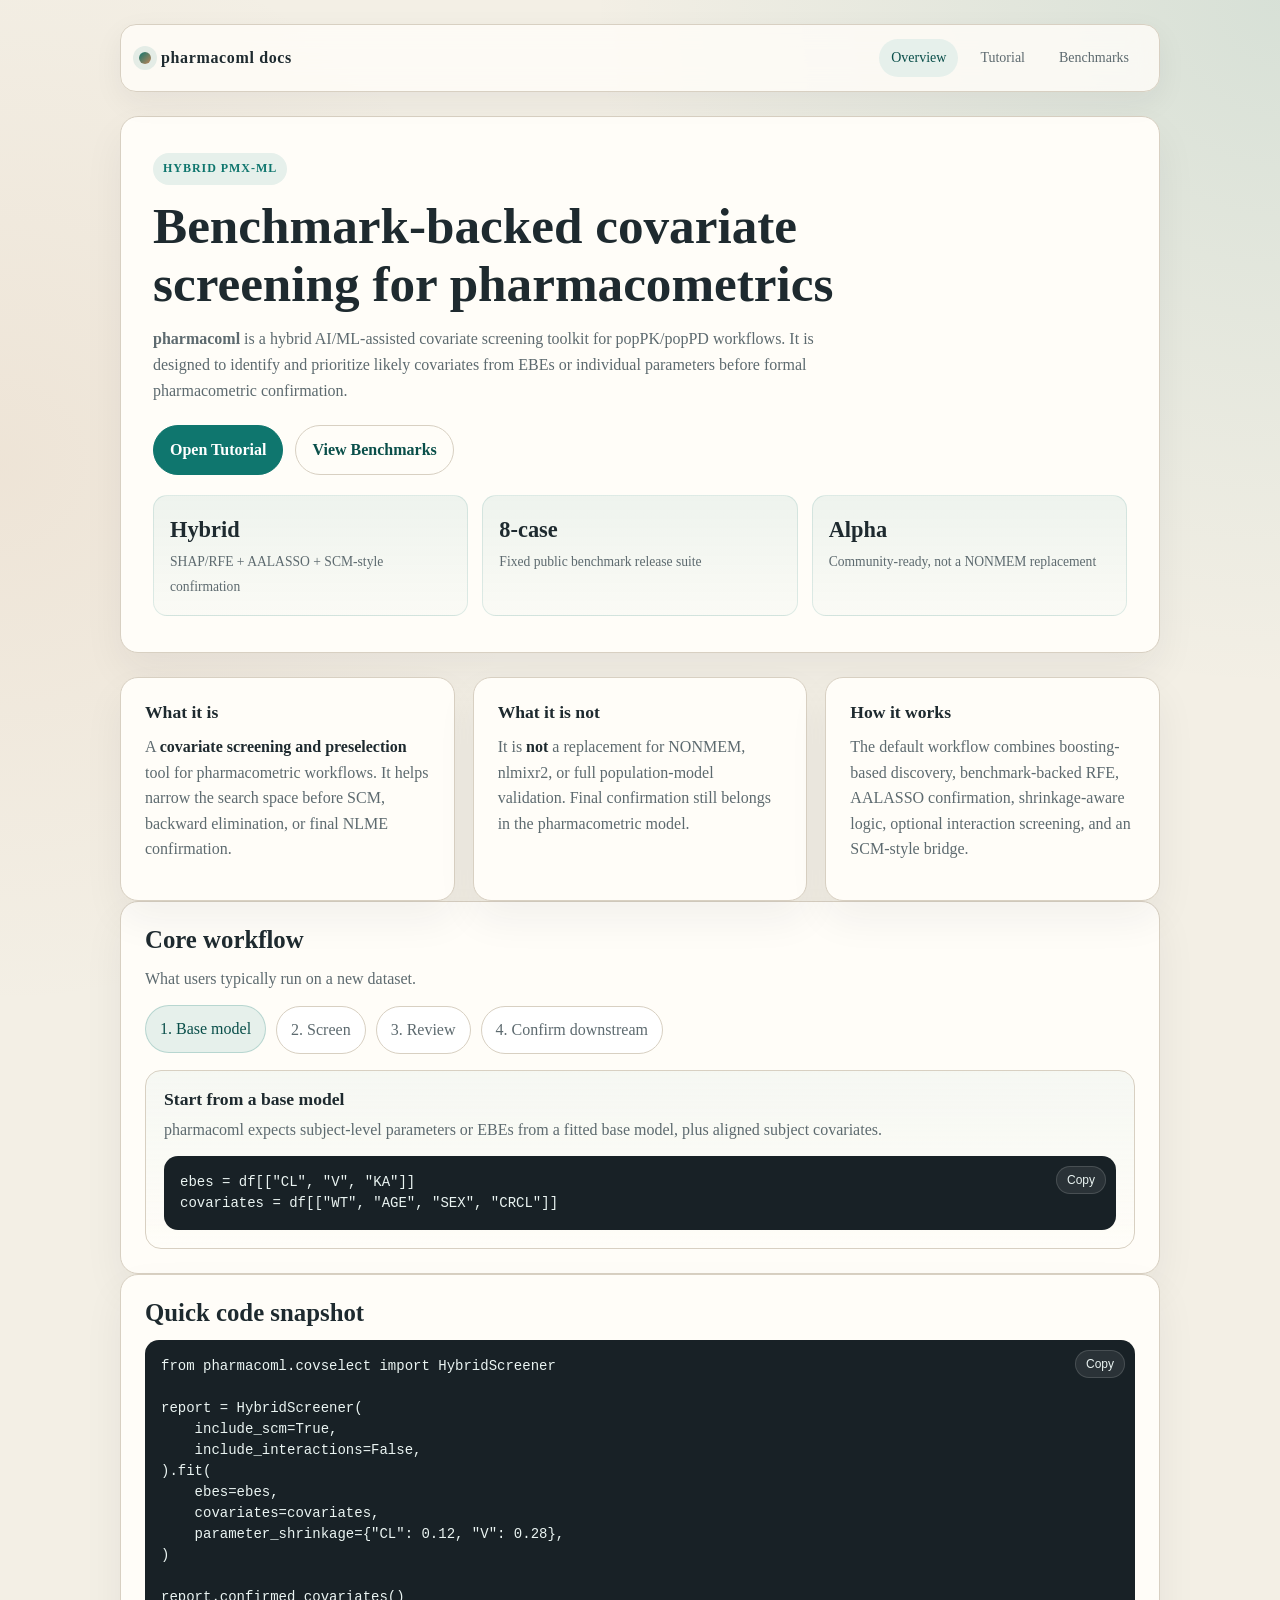
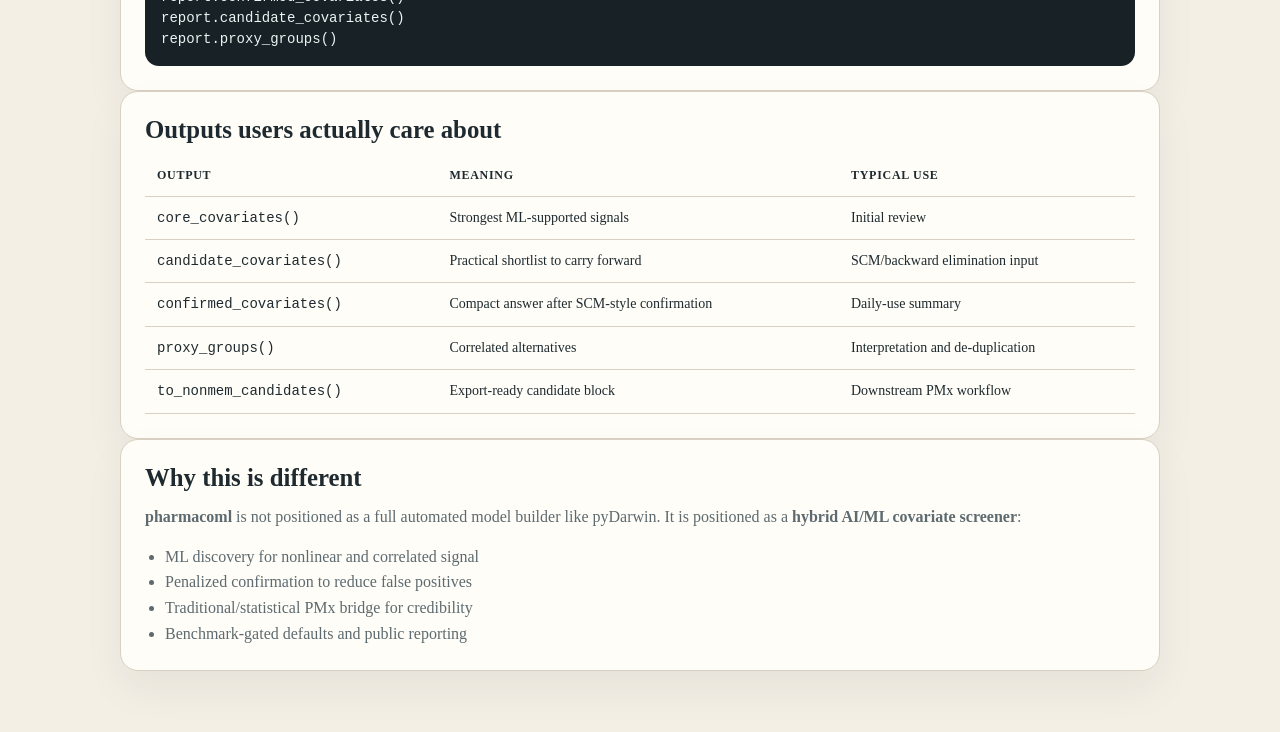
==== docs/index.html @ c028b710 "Initial release" ====
<!DOCTYPE html>
<html lang="en">
<head>
  <meta charset="utf-8">
  <meta name="viewport" content="width=device-width, initial-scale=1">
  <title>pharmacoml Docs</title>
  <link rel="stylesheet" href="site.css">
  <script defer src="site.js"></script>
</head>
<body>
  <div class="page">
    <div class="topbar">
      <div class="topbar-inner">
        <a class="brand" href="index.html">
          <span class="brand-mark"></span>
          <span>pharmacoml docs</span>
        </a>
        <nav class="nav">
          <a class="active" href="index.html">Overview</a>
          <a href="tutorial.html">Tutorial</a>
          <a href="benchmarks.html">Benchmarks</a>
        </nav>
      </div>
    </div>

    <section class="hero">
      <div class="eyebrow">Hybrid PMx-ML</div>
      <div class="hero-copy">
        <h1>Benchmark-backed covariate screening for pharmacometrics</h1>
        <p>
          <strong>pharmacoml</strong> is a hybrid AI/ML-assisted covariate
          screening toolkit for popPK/popPD workflows. It is designed to
          identify and prioritize likely covariates from EBEs or individual
          parameters before formal pharmacometric confirmation.
        </p>
        <div class="button-row">
          <a class="button" href="tutorial.html">Open Tutorial</a>
          <a class="button secondary" href="benchmarks.html">View Benchmarks</a>
        </div>
      </div>
      <div class="kpis">
        <div class="kpi">
          <span class="kpi-value">Hybrid</span>
          <span class="kpi-label">SHAP/RFE + AALASSO + SCM-style confirmation</span>
        </div>
        <div class="kpi">
          <span class="kpi-value">8-case</span>
          <span class="kpi-label">Fixed public benchmark release suite</span>
        </div>
        <div class="kpi">
          <span class="kpi-value">Alpha</span>
          <span class="kpi-label">Community-ready, not a NONMEM replacement</span>
        </div>
      </div>
    </section>

    <div class="grid">
      <section class="feature">
        <h3>What it is</h3>
        <p>
          A <strong>covariate screening and preselection</strong> tool for
          pharmacometric workflows. It helps narrow the search space before
          SCM, backward elimination, or final NLME confirmation.
        </p>
      </section>
      <section class="feature">
        <h3>What it is not</h3>
        <p>
          It is <strong>not</strong> a replacement for NONMEM, nlmixr2, or full
          population-model validation. Final confirmation still belongs in the
          pharmacometric model.
        </p>
      </section>
      <section class="feature">
        <h3>How it works</h3>
        <p>
          The default workflow combines boosting-based discovery, benchmark-backed
          RFE, AALASSO confirmation, shrinkage-aware logic, optional interaction
          screening, and an SCM-style bridge.
        </p>
      </section>
    </div>

    <section class="card">
      <div class="section-head">
        <h2>Core workflow</h2>
        <p>What users typically run on a new dataset.</p>
      </div>
      <div class="interactive-shell" data-workflow>
        <div class="step-buttons">
          <button class="step-button active" type="button" data-workflow-step data-title="Start from a base model" data-body="pharmacoml expects subject-level parameters or EBEs from a fitted base model, plus aligned subject covariates." data-code="ebes = df[[&quot;CL&quot;, &quot;V&quot;, &quot;KA&quot;]]&#10;covariates = df[[&quot;WT&quot;, &quot;AGE&quot;, &quot;SEX&quot;, &quot;CRCL&quot;]]">1. Base model</button>
          <button class="step-button" type="button" data-workflow-step data-title="Run the hybrid screener" data-body="The benchmark-backed default workflow combines SHAP/RFE discovery, AALASSO confirmation, shrinkage-aware logic, and optional SCM confirmation." data-code="report = HybridScreener(&#10;    include_scm=True,&#10;    include_interactions=False,&#10;).fit(ebes=ebes, covariates=covariates)">2. Screen</button>
          <button class="step-button" type="button" data-workflow-step data-title="Inspect tiered outputs" data-body="Users review the strongest signals, the broader shortlist, correlated proxies, and any SCM-style confirmed covariates." data-code="report.confirmed_covariates()&#10;report.candidate_covariates()&#10;report.proxy_groups()">3. Review</button>
          <button class="step-button" type="button" data-workflow-step data-title="Carry candidates forward" data-body="The package is designed to reduce covariate search space before formal PMx confirmation, not replace it." data-code="print(report.to_nonmem_candidates())">4. Confirm downstream</button>
        </div>
        <div class="interactive-panel">
          <h3 data-workflow-title></h3>
          <p data-workflow-body></p>
          <pre><code data-workflow-code></code></pre>
        </div>
      </div>
    </section>

    <section class="card">
      <div class="section-head">
        <h2>Quick code snapshot</h2>
      </div>
      <pre><code>from pharmacoml.covselect import HybridScreener

report = HybridScreener(
    include_scm=True,
    include_interactions=False,
).fit(
    ebes=ebes,
    covariates=covariates,
    parameter_shrinkage={"CL": 0.12, "V": 0.28},
)

report.confirmed_covariates()
report.candidate_covariates()
report.proxy_groups()</code></pre>
    </section>

    <section class="card">
      <div class="section-head">
        <h2>Outputs users actually care about</h2>
      </div>
      <table class="mini-table">
        <thead>
          <tr>
            <th>Output</th>
            <th>Meaning</th>
            <th>Typical use</th>
          </tr>
        </thead>
        <tbody>
          <tr>
            <td><code>core_covariates()</code></td>
            <td>Strongest ML-supported signals</td>
            <td>Initial review</td>
          </tr>
          <tr>
            <td><code>candidate_covariates()</code></td>
            <td>Practical shortlist to carry forward</td>
            <td>SCM/backward elimination input</td>
          </tr>
          <tr>
            <td><code>confirmed_covariates()</code></td>
            <td>Compact answer after SCM-style confirmation</td>
            <td>Daily-use summary</td>
          </tr>
          <tr>
            <td><code>proxy_groups()</code></td>
            <td>Correlated alternatives</td>
            <td>Interpretation and de-duplication</td>
          </tr>
          <tr>
            <td><code>to_nonmem_candidates()</code></td>
            <td>Export-ready candidate block</td>
            <td>Downstream PMx workflow</td>
          </tr>
        </tbody>
      </table>
    </section>

    <section class="card">
      <div class="section-head">
        <h2>Why this is different</h2>
        <p>
          <strong>pharmacoml</strong> is not positioned as a full automated model
          builder like pyDarwin. It is positioned as a
          <strong>hybrid AI/ML covariate screener</strong>:
        </p>
      </div>
      <ul>
        <li>ML discovery for nonlinear and correlated signal</li>
        <li>Penalized confirmation to reduce false positives</li>
        <li>Traditional/statistical PMx bridge for credibility</li>
        <li>Benchmark-gated defaults and public reporting</li>
      </ul>
    </section>
  </div>
</body>
</html>
---- docs/site.css ----
:root {
  --bg: #f3efe5;
  --paper: #fffdf8;
  --ink: #1e2a2f;
  --muted: #5d6a6f;
  --accent: #0f766e;
  --accent-dark: #0a4f4a;
  --accent-2: #c08457;
  --line: #d8d0c2;
  --soft: #e6f0eb;
  --code-bg: #182126;
  --code-ink: #eaf4f2;
  --nav-bg: rgba(255, 253, 248, 0.82);
}

* {
  box-sizing: border-box;
}

html {
  scroll-behavior: smooth;
}

body {
  margin: 0;
  font-family: Georgia, "Times New Roman", serif;
  color: var(--ink);
  background:
    radial-gradient(circle at top right, rgba(15, 118, 110, 0.12), transparent 26%),
    radial-gradient(circle at left 20%, rgba(192, 132, 87, 0.10), transparent 24%),
    var(--bg);
  line-height: 1.6;
}

a {
  color: var(--accent-dark);
}

.page {
  max-width: 1080px;
  margin: 0 auto;
  padding: 24px 20px 56px;
}

.topbar {
  position: sticky;
  top: 0;
  z-index: 20;
  margin-bottom: 24px;
  backdrop-filter: blur(14px);
}

.topbar-inner {
  display: flex;
  justify-content: space-between;
  align-items: center;
  gap: 16px;
  padding: 14px 18px;
  border: 1px solid var(--line);
  border-radius: 16px;
  background: var(--nav-bg);
  box-shadow: 0 10px 30px rgba(30, 42, 47, 0.06);
}

.brand {
  display: flex;
  align-items: center;
  gap: 10px;
  text-decoration: none;
  color: var(--ink);
  font-weight: 700;
  letter-spacing: 0.04em;
  text-transform: lowercase;
}

.brand-mark {
  width: 12px;
  height: 12px;
  border-radius: 999px;
  background: linear-gradient(135deg, var(--accent), var(--accent-2));
  box-shadow: 0 0 0 6px rgba(15, 118, 110, 0.10);
}

.nav {
  display: flex;
  flex-wrap: wrap;
  gap: 10px;
}

.nav a {
  padding: 8px 12px;
  border-radius: 999px;
  text-decoration: none;
  font-size: 14px;
  color: var(--muted);
  transition: background 0.2s ease, color 0.2s ease;
}

.nav a:hover,
.nav a.active {
  background: var(--soft);
  color: var(--accent-dark);
}

.hero,
.card,
.feature {
  background: var(--paper);
  border: 1px solid var(--line);
  border-radius: 18px;
  box-shadow: 0 18px 40px rgba(30, 42, 47, 0.06);
}

.hero {
  padding: 36px 32px;
  margin-bottom: 24px;
}

.eyebrow {
  display: inline-block;
  margin-bottom: 12px;
  padding: 6px 10px;
  border-radius: 999px;
  background: var(--soft);
  color: var(--accent);
  font-size: 12px;
  font-weight: 700;
  letter-spacing: 0.08em;
  text-transform: uppercase;
}

h1,
h2,
h3 {
  margin: 0 0 12px;
  line-height: 1.15;
}

h1 {
  font-size: clamp(2.2rem, 4vw, 3.5rem);
}

h2 {
  font-size: 1.55rem;
}

h3 {
  font-size: 1.1rem;
}

p {
  margin: 0 0 14px;
  color: var(--muted);
}

.hero-copy {
  max-width: 720px;
}

.grid {
  display: grid;
  grid-template-columns: repeat(auto-fit, minmax(260px, 1fr));
  gap: 18px;
  margin-top: 20px;
}

.stack {
  display: grid;
  gap: 18px;
}

.card,
.feature {
  padding: 24px;
}

.feature strong {
  color: var(--ink);
}

.kpis {
  display: grid;
  grid-template-columns: repeat(auto-fit, minmax(150px, 1fr));
  gap: 14px;
  margin-top: 20px;
}

.kpi {
  padding: 16px;
  border-radius: 14px;
  background: linear-gradient(180deg, rgba(15, 118, 110, 0.07), rgba(15, 118, 110, 0.02));
  border: 1px solid rgba(15, 118, 110, 0.12);
}

.kpi-value {
  display: block;
  font-size: 1.4rem;
  font-weight: 700;
  color: var(--ink);
}

.kpi-label {
  font-size: 0.85rem;
  color: var(--muted);
}

.two-col {
  display: grid;
  grid-template-columns: repeat(auto-fit, minmax(320px, 1fr));
  gap: 18px;
}

.callout {
  padding: 14px 16px;
  border-left: 4px solid var(--accent-2);
  background: rgba(192, 132, 87, 0.07);
  border-radius: 12px;
  color: var(--ink);
}

pre {
  margin: 0;
  padding: 16px;
  overflow-x: auto;
  border-radius: 14px;
  background: var(--code-bg);
  color: var(--code-ink);
  font-size: 14px;
  line-height: 1.5;
}

code {
  font-family: "SFMono-Regular", Menlo, Consolas, monospace;
}

.inline-code {
  padding: 2px 6px;
  border-radius: 6px;
  background: rgba(15, 118, 110, 0.08);
  color: var(--accent-dark);
}

.copy-wrap {
  position: relative;
}

.copy-button {
  position: absolute;
  top: 10px;
  right: 10px;
  border: 1px solid rgba(255, 255, 255, 0.14);
  background: rgba(255, 255, 255, 0.08);
  color: var(--code-ink);
  border-radius: 999px;
  padding: 6px 10px;
  font-size: 12px;
  cursor: pointer;
}

.copy-button:hover {
  background: rgba(255, 255, 255, 0.14);
}

ul,
ol {
  margin: 0;
  padding-left: 20px;
  color: var(--muted);
}

.section-head {
  margin-bottom: 12px;
}

.footer-note {
  margin-top: 18px;
  font-size: 14px;
  color: var(--muted);
}

.button-row {
  display: flex;
  flex-wrap: wrap;
  gap: 12px;
  margin-top: 22px;
}

.button {
  display: inline-flex;
  align-items: center;
  justify-content: center;
  padding: 11px 16px;
  border-radius: 999px;
  border: 1px solid var(--accent);
  background: var(--accent);
  color: #fff;
  text-decoration: none;
  font-weight: 700;
}

.button.secondary {
  background: transparent;
  color: var(--accent-dark);
  border-color: var(--line);
}

.interactive-shell {
  display: grid;
  gap: 16px;
}

.step-buttons,
.tab-buttons,
.chip-row {
  display: flex;
  flex-wrap: wrap;
  gap: 10px;
}

.step-button,
.tab-button,
.chip {
  appearance: none;
  border: 1px solid var(--line);
  background: #fff;
  color: var(--muted);
  border-radius: 999px;
  padding: 10px 14px;
  font: inherit;
  cursor: pointer;
  transition: background 0.2s ease, color 0.2s ease, border-color 0.2s ease, transform 0.2s ease;
}

.step-button:hover,
.tab-button:hover,
.chip:hover,
.step-button.active,
.tab-button.active,
.chip.active {
  background: var(--soft);
  color: var(--accent-dark);
  border-color: rgba(15, 118, 110, 0.22);
  transform: translateY(-1px);
}

.interactive-panel {
  padding: 18px;
  border-radius: 16px;
  border: 1px solid var(--line);
  background: linear-gradient(180deg, rgba(15, 118, 110, 0.04), rgba(255, 253, 248, 0.85));
}

.interactive-panel h3 {
  margin-bottom: 8px;
}

.metric-grid {
  display: grid;
  grid-template-columns: repeat(auto-fit, minmax(160px, 1fr));
  gap: 12px;
}

.metric-card {
  padding: 14px;
  border-radius: 14px;
  background: rgba(15, 118, 110, 0.06);
  border: 1px solid rgba(15, 118, 110, 0.10);
}

.metric-card strong {
  display: block;
  margin-top: 6px;
  color: var(--ink);
}

.metric-label {
  font-size: 12px;
  letter-spacing: 0.06em;
  text-transform: uppercase;
  color: var(--muted);
}

[hidden] {
  display: none !important;
}

.mini-table {
  width: 100%;
  border-collapse: collapse;
  font-size: 14px;
}

.mini-table th,
.mini-table td {
  padding: 10px 12px;
  text-align: left;
  border-bottom: 1px solid var(--line);
  vertical-align: top;
}

.mini-table th {
  color: var(--ink);
  font-size: 12px;
  letter-spacing: 0.06em;
  text-transform: uppercase;
}

.muted {
  color: var(--muted);
}

@media (max-width: 720px) {
  .page {
    padding: 16px 14px 42px;
  }

  .hero,
  .card,
  .feature {
    padding: 20px;
  }

  .topbar-inner {
    align-items: flex-start;
    flex-direction: column;
  }
}
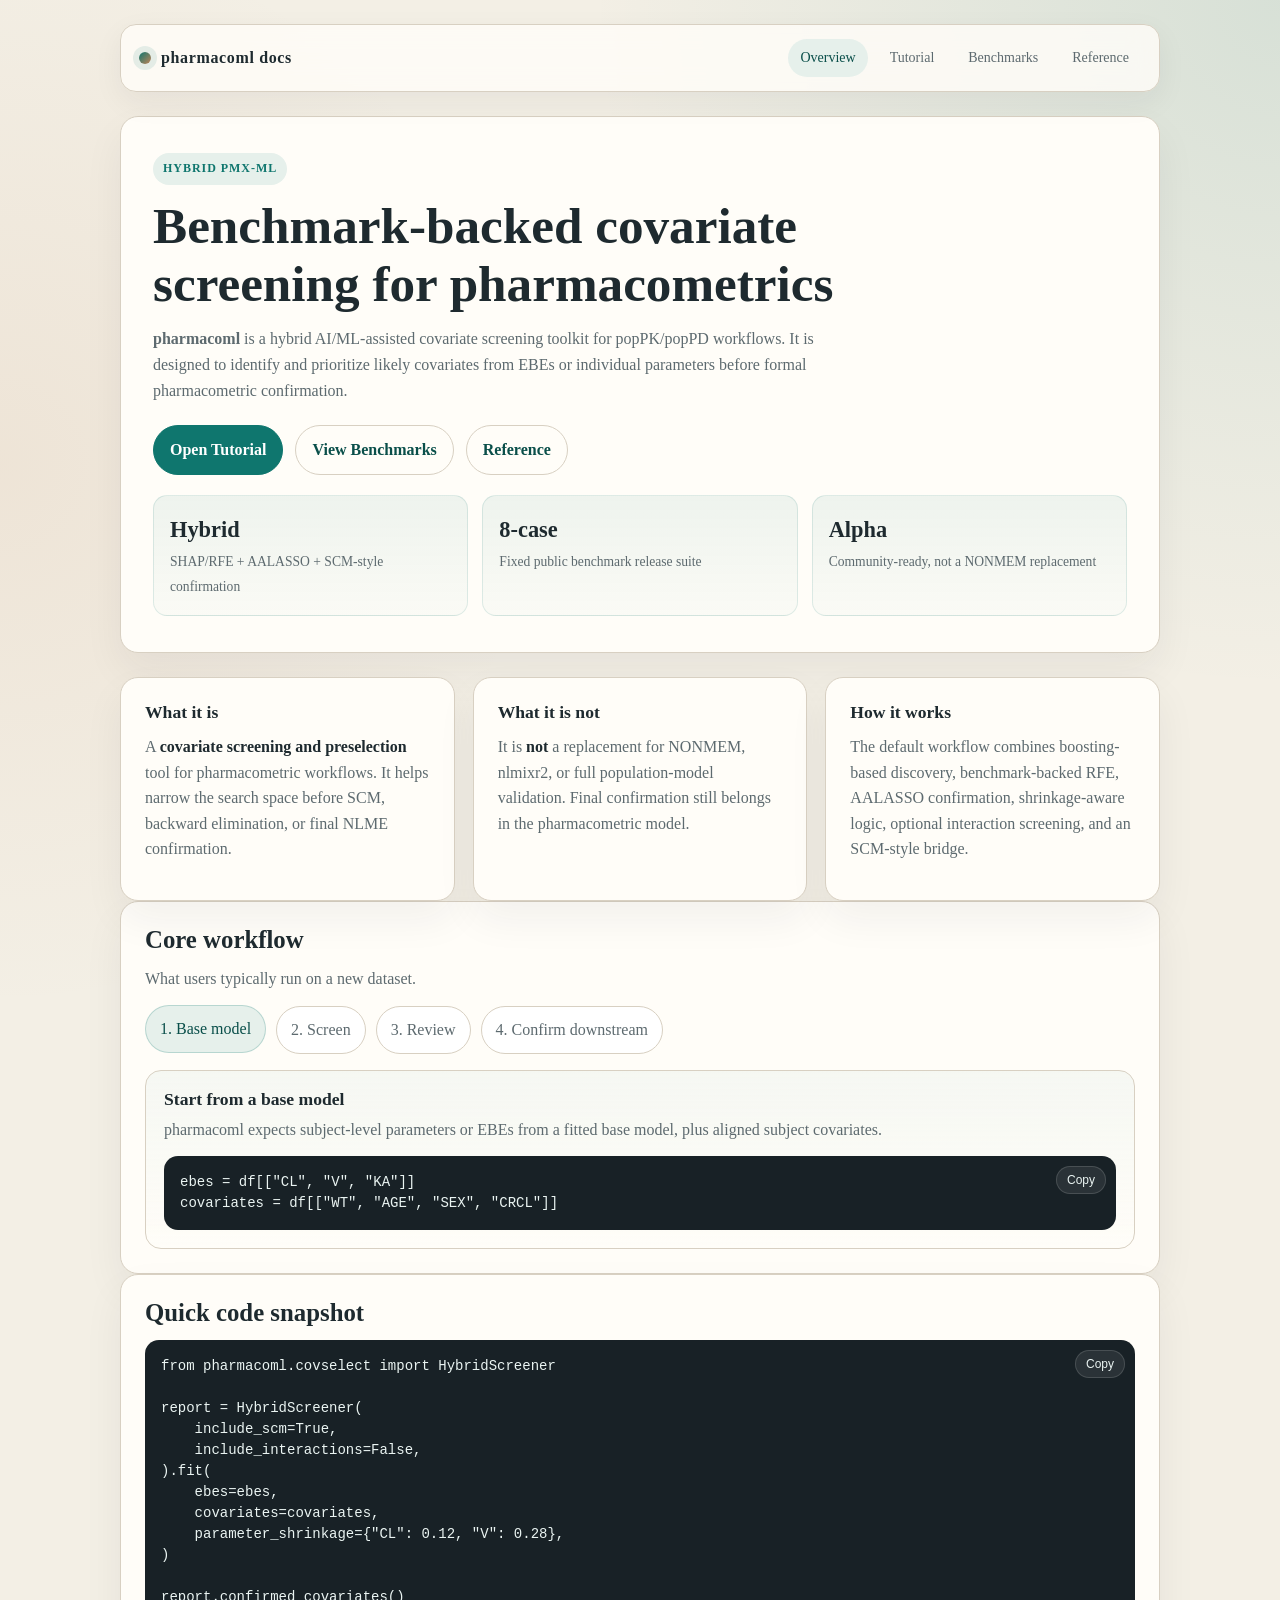
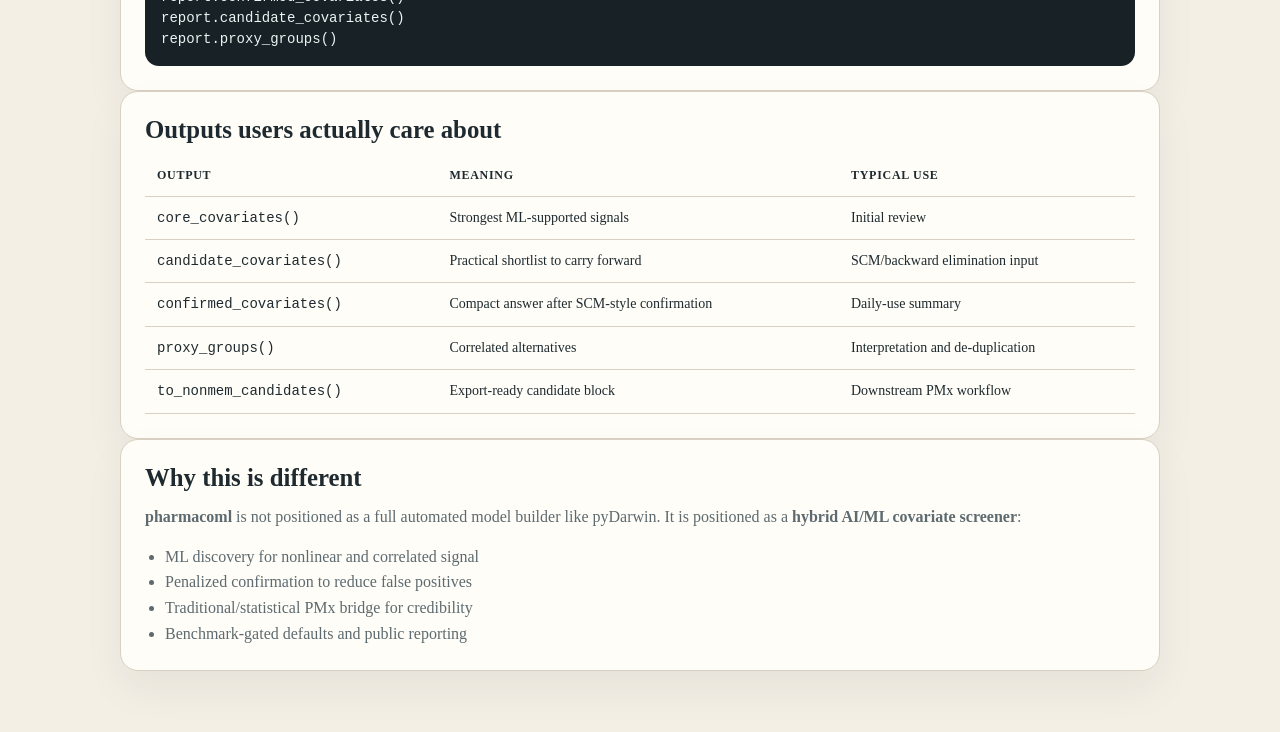
==== commit 4c6f5c1a: "Add detailed reference docs page" ====
--- a/docs/index.html
+++ b/docs/index.html
@@ -19,6 +19,7 @@
           <a class="active" href="index.html">Overview</a>
           <a href="tutorial.html">Tutorial</a>
           <a href="benchmarks.html">Benchmarks</a>
+          <a href="reference.html">Reference</a>
         </nav>
       </div>
     </div>
@@ -36,6 +37,7 @@
         <div class="button-row">
           <a class="button" href="tutorial.html">Open Tutorial</a>
           <a class="button secondary" href="benchmarks.html">View Benchmarks</a>
+          <a class="button secondary" href="reference.html">Reference</a>
         </div>
       </div>
       <div class="kpis">
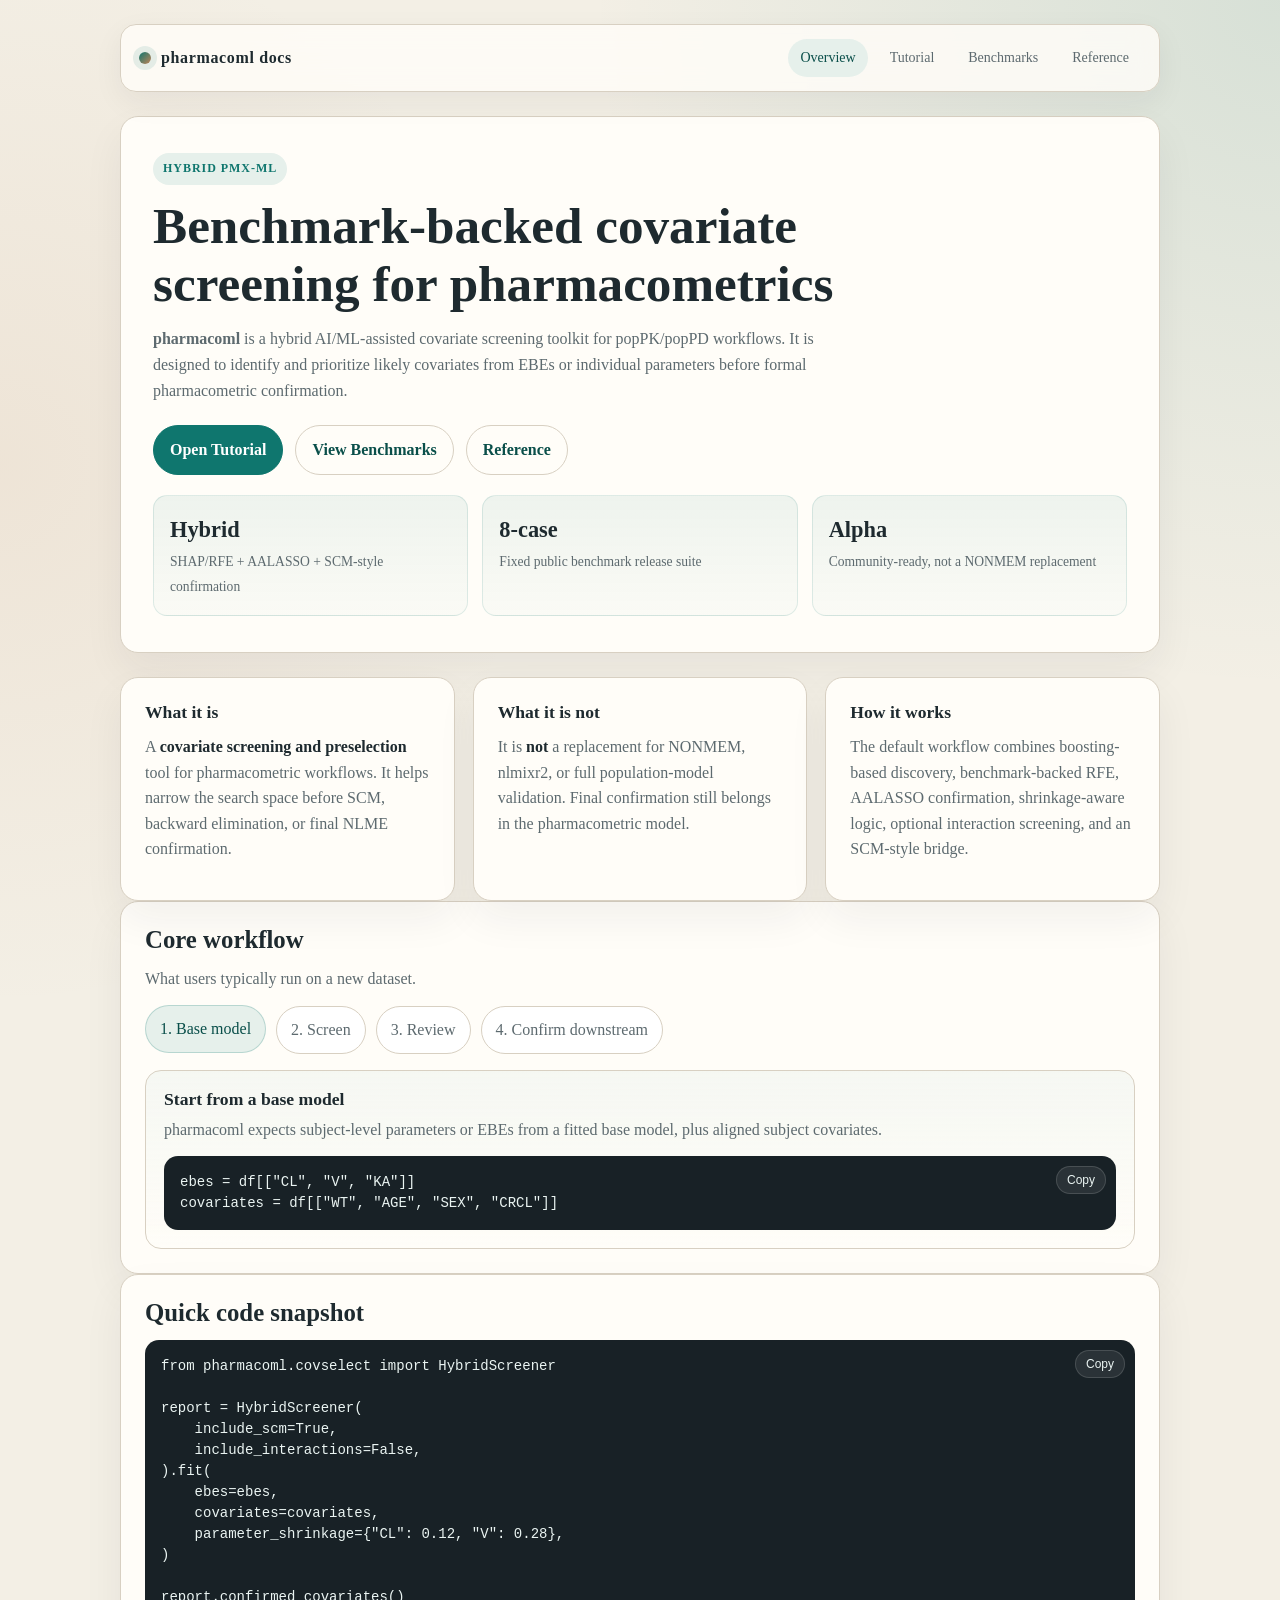
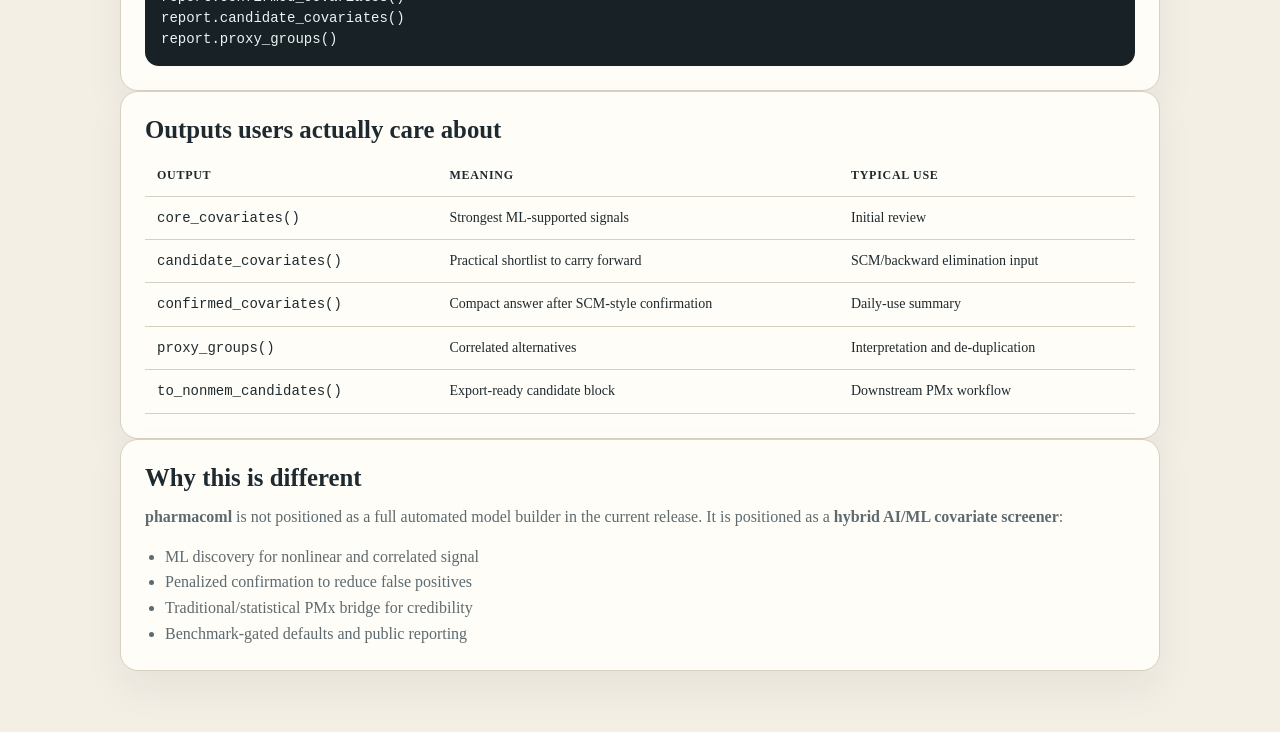
==== commit fa00cfb2: "General cleanup of docs and example messaging" ====
--- a/docs/index.html
+++ b/docs/index.html
@@ -170,7 +170,7 @@
         <h2>Why this is different</h2>
         <p>
           <strong>pharmacoml</strong> is not positioned as a full automated model
-          builder like pyDarwin. It is positioned as a
+          builder in the current release. It is positioned as a
           <strong>hybrid AI/ML covariate screener</strong>:
         </p>
       </div>
